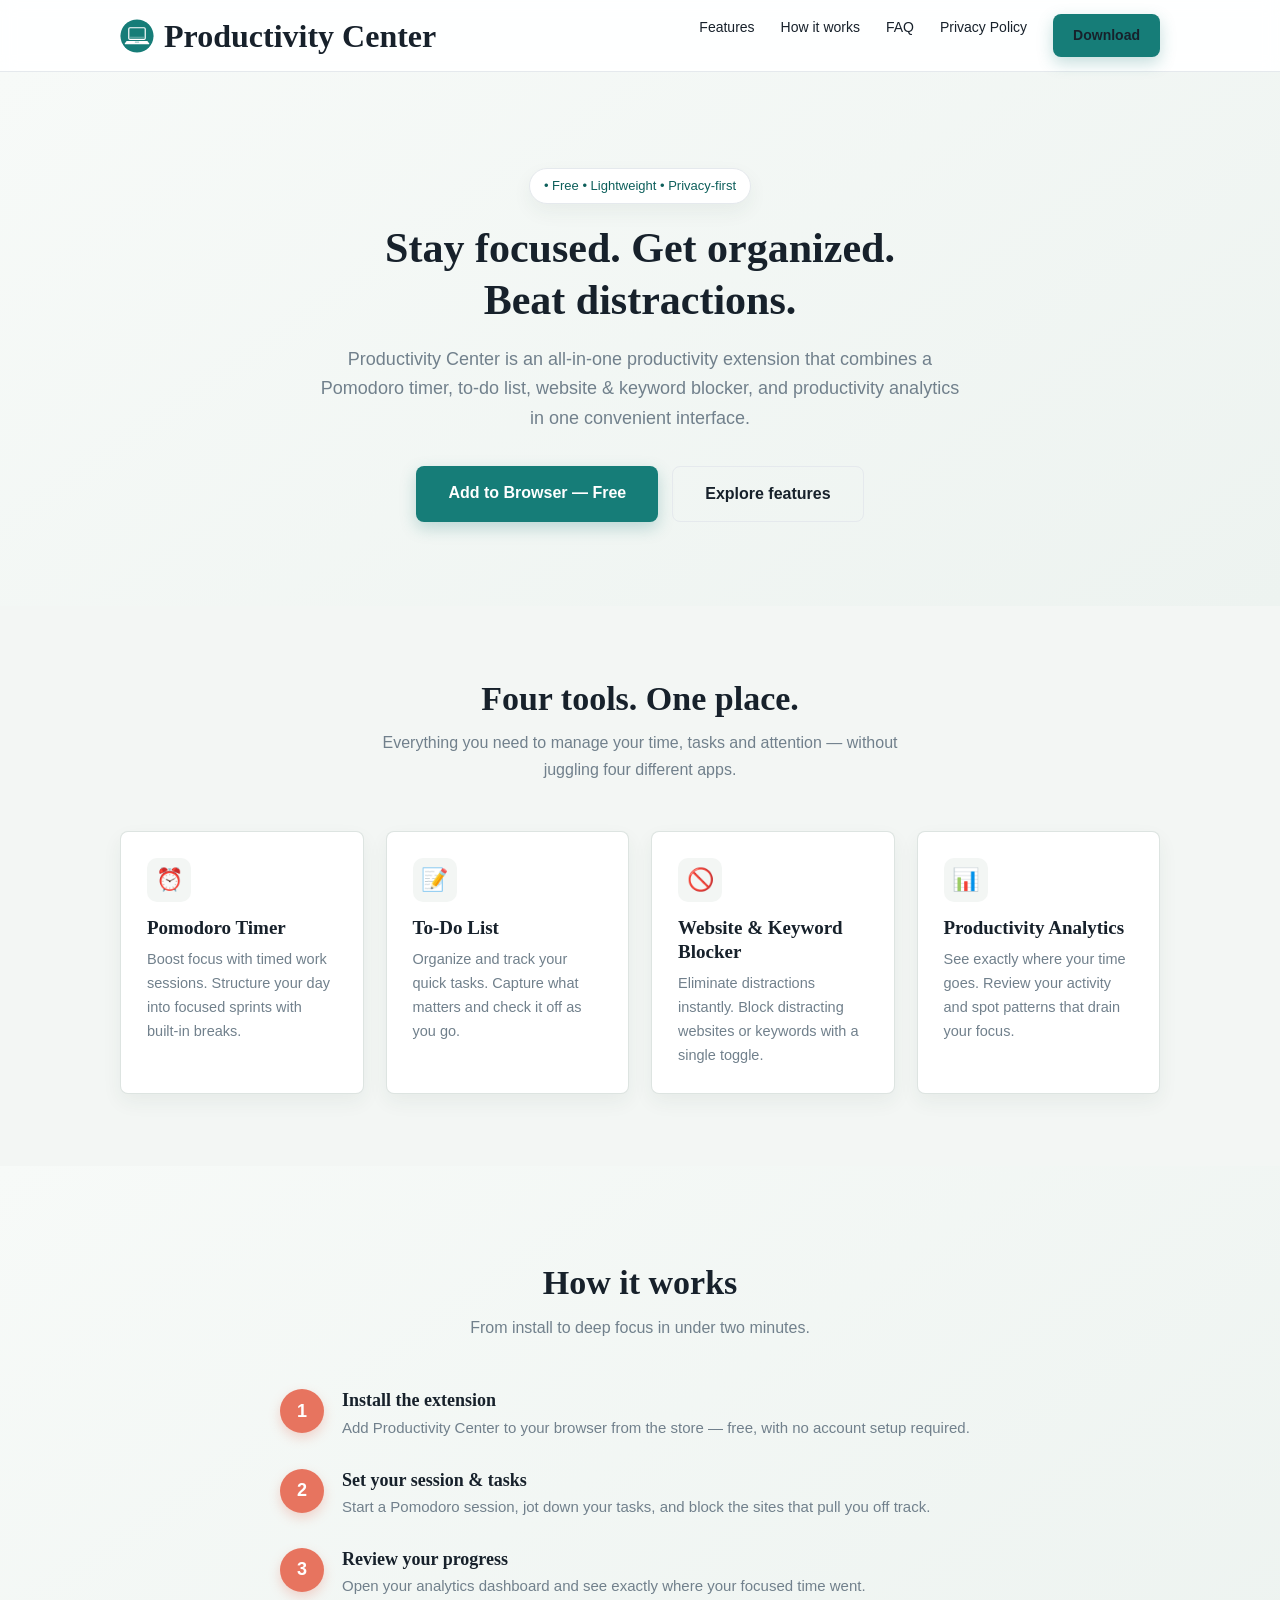
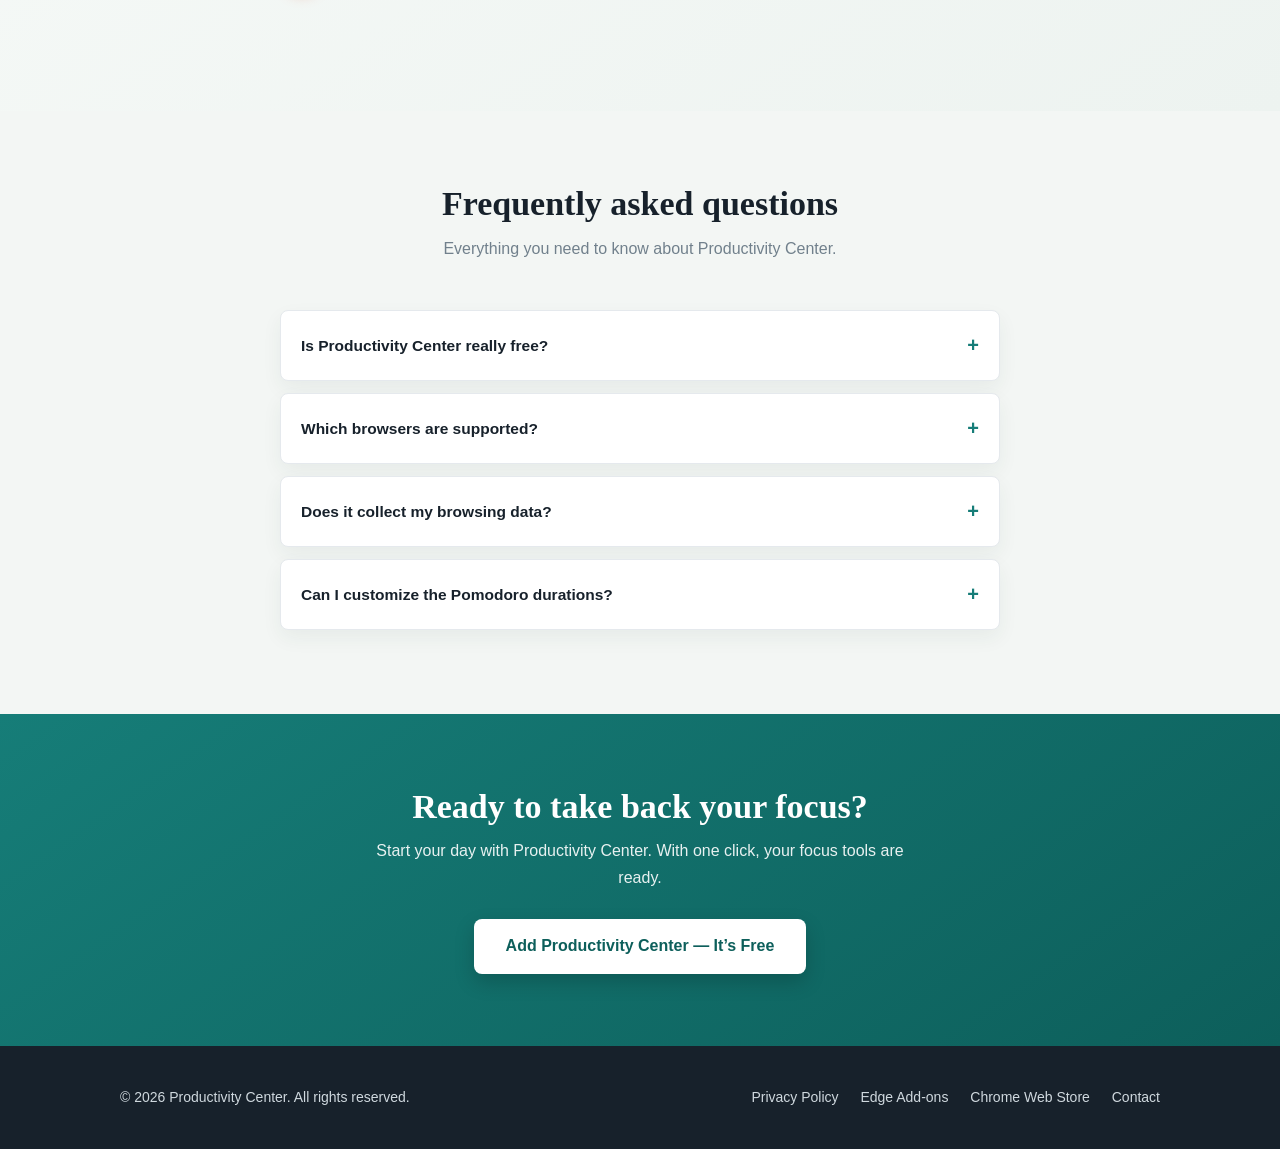
==== index.html @ 6e5f060f "productivity center website" ====
<!DOCTYPE html>
<html lang="en">

<head>
  <!-- ============================================================
       Productivity Center — Landing Page
       Single-file build: HTML + CSS + minimal JS. Just upload.
       ============================================================ -->
  <meta charset="UTF-8" />
  <meta name="viewport" content="width=device-width, initial-scale=1.0" />

  <!-- ===== SEO Core ===== -->
  <title>Productivity Center — Pomodoro Timer, To-Do List &amp; Site Blocker Extension</title>
  <meta name="description"
    content="All-in-one productivity extension: Pomodoro timer, to-do list, website &amp; keyword blocker and productivity analytics — stay focused in one convenient interface." />
  <meta name="robots" content="index, follow, max-image-preview:large" />
  <meta name="theme-color" content="#167d78" />
  <link rel="canonical" href="https://www.Laisur-Rahman.github.io/productivity-center/" />

  <!-- ===== Open Graph (Facebook, LinkedIn, etc.) ===== -->
  <meta property="og:type" content="website" />
  <meta property="og:site_name" content="Productivity Center" />
  <meta property="og:title" content="Productivity Center — All-in-One Productivity Extension" />
  <meta property="og:description"
    content="Pomodoro timer, to-do list, website &amp; keyword blocker and analytics — in one clean, simple interface." />
  <meta property="og:url" content="https://www.Laisur-Rahman.github.io/productivity-center/" />
  <meta property="og:image" content="https://www.Laisur-Rahman.github.io/productivity-center/og-cover.png" />

  <!-- ===== Twitter Card ===== -->
  <meta name="twitter:card" content="summary_large_image" />
  <meta name="twitter:title" content="Productivity Center — All-in-One Productivity Extension" />
  <meta name="twitter:description"
    content="Stay focused with a Pomodoro timer, to-do list, distraction blocker and analytics — all in one extension." />
  <meta name="twitter:image" content="https://www.Laisur-Rahman.github.io/productivity-center/images/logo.svg" />

  <!-- ===== Structured Data (rich results in Google) ===== -->
  <script type="application/ld+json">
  {
    "@context": "https://schema.org",
    "@type": "SoftwareApplication",
    "name": "Productivity Center",
    "applicationCategory": "BrowserApplication",
    "operatingSystem": "Chrome, Edge, Firefox",
    "description": "All-in-one productivity extension combining a Pomodoro timer, to-do list, website & keyword blocker, and productivity analytics.",
    "offers": { "@type": "Offer", "price": "0", "priceCurrency": "USD" },
    
  }
  </script>

  <!-- ===== Favicon ===== -->
  <link rel="icon" href="images/logo.png" type="image/png" />

  <!-- ===== Stylesheet ===== -->
  <link rel="stylesheet" href="styles.css" />
</head>

<body>

  <!-- ================= HEADER ================= -->
  <header class="site-header">
    <div class="wrap nav">
      <a class="brand" href="#" aria-label="Productivity Center home">
        <img src="images/logo.svg" alt="" width="34" height="34" class="brand-mark-img" />
        <h1>Productivity Center</h1>
      </a>
      <nav aria-label="Main navigation">
        <ul class="nav-links">
          <li><a href="#features">Features</a></li>
          <li><a href="#how-it-works">How it works</a></li>
          <li><a href="#faq">FAQ</a></li>
          <li><a href="PrivacyPolicy.html">Privacy Policy</a></li>
          <li><a href="#download" class="btn btn-primary" style="padding:10px 20px;font-size:14px">Download</a></li>
        </ul>
      </nav>
    </div>
  </header>

  <main>
    <!-- ================= HERO ================= -->
    <section class="hero">
      <div class="wrap">
        <span class="badge">• Free • Lightweight • Privacy-first</span>
        <h2 style="font-size:42px;margin-top:18px">Stay focused. Get organized.<br />Beat distractions.</h2>
        <p class="lead">
          Productivity Center is an all-in-one productivity extension that combines a
          Pomodoro timer, to-do list, website &amp; keyword blocker, and productivity
          analytics in one convenient interface.
        </p>
        <div class="actions">
          <a href="#download" class="btn btn-primary">Add to Browser — Free</a>
          <a href="#features" class="btn btn-ghost">Explore features</a>
        </div>
      </div>
    </section>

    <!-- ================= FEATURES ================= -->
    <section id="features" aria-labelledby="features-heading">
      <div class="wrap">
        <h2 id="features-heading" class="section-title">Four tools. One place.</h2>
        <p class="section-sub">Everything you need to manage your time, tasks and attention — without juggling four different apps.</p>
        <div class="grid">
          <article class="card reveal">
            <div class="icon" aria-hidden="true">⏰</div>
            <h3>Pomodoro Timer</h3>
            <p>Boost focus with timed work sessions. Structure your day into focused sprints with built-in breaks.</p>
          </article>
          <article class="card reveal">
            <div class="icon" aria-hidden="true">📝</div>
            <h3>To-Do List</h3>
            <p>Organize and track your quick tasks. Capture what matters and check it off as you go.</p>
          </article>
          <article class="card reveal">
            <div class="icon" aria-hidden="true">🚫</div>
            <h3>Website &amp; Keyword Blocker</h3>
            <p>Eliminate distractions instantly. Block distracting websites or keywords with a single toggle.</p>
          </article>
          <article class="card reveal">
            <div class="icon" aria-hidden="true">📊</div>
            <h3>Productivity Analytics</h3>
            <p>See exactly where your time goes. Review your activity and spot patterns that drain your focus.</p>
          </article>
        </div>
      </div>
    </section>

    <!-- ================= HOW IT WORKS ================= -->
    <section id="how-it-works" class="hero" aria-labelledby="hiw-heading">
      <div class="wrap">
        <h2 id="hiw-heading" class="section-title">How it works</h2>
        <p class="section-sub">From install to deep focus in under two minutes.</p>
        <div class="steps">
          <div class="step reveal">
            <div class="num" aria-hidden="true">1</div>
            <div>
              <h3>Install the extension</h3>
              <p>Add Productivity Center to your browser from the store — free, with no account setup required.</p>
            </div>
          </div>
          <div class="step reveal">
            <div class="num" aria-hidden="true">2</div>
            <div>
              <h3>Set your session &amp; tasks</h3>
              <p>Start a Pomodoro session, jot down your tasks, and block the sites that pull you off track.</p>
            </div>
          </div>
          <div class="step reveal">
            <div class="num" aria-hidden="true">3</div>
            <div>
              <h3>Review your progress</h3>
              <p>Open your analytics dashboard and see exactly where your focused time went.</p>
            </div>
          </div>
        </div>
      </div>
    </section>

    <!-- ================= FAQ ================= -->
    <section id="faq" aria-labelledby="faq-heading">
      <div class="wrap">
        <h2 id="faq-heading" class="section-title">Frequently asked questions</h2>
        <p class="section-sub">Everything you need to know about Productivity Center.</p>
        <div class="faq reveal">
          <details>
            <summary>Is Productivity Center really free?</summary>
            <div>Yes. Productivity Center includes all core tools, such as a Pomodoro timer, a to-do list, a blocker, and analytics, completely free.</div>
          </details>
          <details>
            <summary>Which browsers are supported?</summary>
            <div>Productivity Center works with Chromium-based browsers such as Chrome and Edge. Check the download links below for current availability.</div>
          </details>
          <details>
            <summary>Does it collect my browsing data?</summary>
            <div>No. Blocking rules and your analytics run locally in your browser. We don’t sell or share your personal data.</div>
          </details>
          <details>
            <summary>Can I customize the Pomodoro durations?</summary>
            <div>Yes, work and break lengths are adjustable, so you can adapt sessions to your own rhythm.</div>
          </details>
        </div>
      </div>
    </section>

    <!-- ================= DOWNLOAD CTA ================= -->
    <section id="download" class="cta-band" aria-labelledby="dl-heading">
      <div class="wrap">
        <h2 id="dl-heading" class="section-title">Ready to take back your focus?</h2>
        <p>Start your day with Productivity Center. With one click, your focus tools are ready.</p>
        <a class="btn" href="https://chromewebstore.google.com/detail/pnpfoeodcafmongmmaphepmmbnjlbkfl" rel="noopener"
          target="_blank">Add Productivity Center — It’s Free</a>
      </div>
    </section>
  </main>

  <!-- ================= FOOTER ================= -->
  <footer class="site-footer">
    <div class="wrap footer-inner">
      <p>© <span id="year">2026</span> Productivity Center. All rights reserved.</p>
      <nav aria-label="Footer">
        <a href="PrivacyPolicy.html">Privacy Policy</a>
        <a href="https://microsoftedge.microsoft.com/addons/detail/productivity-center/cjjpeiifnaimdphhkklijcakngbgcnpa" target="_blank" rel="noopener">Edge Add-ons</a>
        <a href="https://chromewebstore.google.com/detail/pnpfoeodcafmongmmaphepmmbnjlbkfl" target="_blank" rel="noopener">Chrome Web Store</a>
        <a href="#" aria-current="page">Contact</a>
      </nav>
    </div>
  </footer>

  <!-- Minimal, defensive JS — the page is fully functional without it -->
  <script>
    (function () {
      "use strict";
      // Auto-update copyright year
      var y = document.getElementById("year");
      if (y) { y.textContent = String(new Date().getFullYear()); }

      // Scroll-reveal (progressive enhancement)
      if (!("IntersectionObserver" in window) ||
        window.matchMedia("(prefers-reduced-motion: reduce)").matches) {
        document.querySelectorAll(".reveal").forEach(function (el) {
          el.classList.add("visible");
        });
        return;
      }
      var io = new IntersectionObserver(function (entries) {
        entries.forEach(function (entry) {
          if (entry.isIntersecting) {
            entry.target.classList.add("visible");
            io.unobserve(entry.target);
          }
        });
      }, { threshold: 0.15 });
      document.querySelectorAll(".reveal").forEach(function (el) { io.observe(el); });
    })();
  </script>
</body>

</html>
---- styles.css ----
/* ================= Design Tokens ================= */
:root {
  --ink: #17212b;
  --muted: #71808c;
  --line: #e5e9ed;
  --paper: #ffffff;
  --canvas: #f3f6f4;
  --teal: #167d78;
  --teal-dark: #0d5f5b;
  --coral: #e7745f;
  --danger: #c9574d;
  --shadow: 0 8px 20px rgba(36, 64, 58, 0.06);
  --radius: 8px;
}

/* ================= Reset & Base ================= */
*,
*::before,
*::after {
  box-sizing: border-box;
  margin: 0;
  padding: 0;
}

html {
  scroll-behavior: smooth;
}

body {
  font-family: "Trebuchet MS", "Segoe UI", sans-serif;
  font-size: 16px;
  line-height: 1.65;
  color: var(--ink);
  background: var(--canvas);
}

h1,
h2,
h3 {
  font-family: Georgia, serif;
  line-height: 1.25;
}

img {
  max-width: 100%;
  display: block;
}

a {
  color: var(--teal);
}

a:hover {
  color: var(--teal-dark);
}

.wrap {
  max-width: 1080px;
  margin: 0 auto;
  padding: 0 20px;
}

section {
  padding: 72px 0;
}

/* ================= Header / Nav ================= */
.site-header {
  position: sticky;
  top: 0;
  z-index: 100;
  background: rgba(255, 255, 255, 0.92);
  backdrop-filter: blur(8px);
  border-bottom: 1px solid var(--line);
}

.nav {
  display: flex;
  align-items: center;
  justify-content: space-between;
  padding: 14px 20px;
}

.brand {
  display: flex;
  align-items: center;
  gap: 10px;
  text-decoration: none;
  color: var(--ink);
}


.brand-mark-img {
  width: 34px;
  height: 34px;
  border-radius: 50%;
}

.nav-links {
  display: flex;
  gap: 26px;
  list-style: none;
}

.nav-links a {
  text-decoration: none;
  font-size: 14px;
  color: var(--ink);
}

.nav-links a:hover {
  color: var(--teal);
}

/* ================= Hero ================= */
.hero {
  background: linear-gradient(145deg, #f7faf8 0%, #edf3f0 100%);
  padding: 96px 0 84px;
  text-align: center;
}

.hero p.lead {
  max-width: 640px;
  margin: 18px auto 32px;
  color: var(--muted);
  font-size: 18px;
}

.badge {
  display: inline-block;
  padding: 6px 14px;
  font-size: 13px;
  color: var(--teal-dark);
  background: var(--paper);
  border: 1px solid var(--line);
  border-radius: 999px;
  box-shadow: var(--shadow);
}

.btn {
  display: inline-block;
  padding: 14px 32px;
  font-size: 16px;
  font-weight: bold;
  text-decoration: none;
  border-radius: var(--radius);
  transition: background 0.2s ease, transform 0.15s ease;
}

.btn-primary {
  background: var(--teal);
  color: var(--paper);
  box-shadow: 0 6px 16px rgba(22, 125, 120, 0.25);
}

.btn-primary:hover {
  background: var(--teal-dark);
  color: var(--paper);
  transform: translateY(-2px);
}

.btn-ghost {
  background: transparent;
  color: var(--ink);
  border: 1px solid var(--line);
}

.btn-ghost:hover {
  border-color: var(--teal);
  color: var(--teal);
}

.hero .actions {
  display: flex;
  gap: 14px;
  justify-content: center;
  flex-wrap: wrap;
}

/* ================= Sections ================= */
.section-title {
  text-align: center;
  font-size: 34px;
  margin-bottom: 10px;
}

.section-sub {
  text-align: center;
  color: var(--muted);
  max-width: 560px;
  margin: 0 auto 48px;
}

.grid {
  display: grid;
  gap: 22px;
  grid-template-columns: repeat(auto-fit, minmax(230px, 1fr));
}

.card {
  background: var(--paper);
  border: 1px solid rgba(215, 224, 220, 0.85);
  border-radius: var(--radius);
  box-shadow: var(--shadow);
  padding: 26px;
}

.card .icon {
  display: grid;
  place-items: center;
  width: 44px;
  height: 44px;
  margin-bottom: 14px;
  background: var(--canvas);
  border-radius: 10px;
  font-size: 22px;
}


.card h3 {
  font-size: 19px;
  margin-bottom: 8px;
}

.card p {
  color: var(--muted);
  font-size: 14.5px;
}

/* Steps */
.steps {
  counter-reset: step;
  max-width: 720px;
  margin: 0 auto;
}

.step {
  display: flex;
  gap: 18px;
  margin-bottom: 28px;
}

.step .num {
  flex: 0 0 44px;
  height: 44px;
  display: grid;
  place-items: center;
  background: var(--coral);
  color: var(--paper);
  border-radius: 50%;
  font-weight: bold;
  font-size: 18px;
  box-shadow: 0 5px 12px rgba(231, 116, 95, 0.28);
}

.step h3 {
  font-size: 18px;
  margin-bottom: 4px;
  place-items: baseline;
  display: flex;
}

.step p {
  color: var(--muted);
  font-size: 15px;
}

/* FAQ — native <details>, no JS needed */
.faq {
  max-width: 720px;
  margin: 0 auto;
}

.faq details {
  background: var(--paper);
  border: 1px solid var(--line);
  border-radius: var(--radius);
  box-shadow: var(--shadow);
  margin-bottom: 12px;
  overflow: hidden;
}

.faq summary {
  cursor: pointer;
  padding: 18px 20px;
  font-weight: bold;
  font-size: 15.5px;
  list-style: none;
  display: flex;
  justify-content: space-between;
  align-items: center;
}

.faq summary::after {
  content: "+";
  color: var(--teal);
  font-size: 20px;
}

.faq details[open] summary::after {
  content: "−";
}

.faq details[open] summary {
  border-bottom: 1px solid var(--line);
}

.faq details>div {
  padding: 16px 20px;
  color: var(--muted);
  font-size: 15px;
}

/* CTA band */
.cta-band {
  background: linear-gradient(145deg, var(--teal) 0%, var(--teal-dark) 100%);
  color: var(--paper);
  text-align: center;
}

.cta-band .section-title {
  color: var(--paper);
}

.cta-band p {
  max-width: 560px;
  margin: 0 auto 28px;
  opacity: 0.9;
}

.cta-band .btn {
  background: var(--paper);
  color: var(--teal-dark);
  box-shadow: 0 8px 20px rgba(0, 0, 0, 0.18);
}

.cta-band .btn:hover {
  background: var(--canvas);
  color: var(--ink);
  transform: translateY(-2px);
}

/* Footer */
.site-footer {
  background: var(--ink);
  color: #cfd8de;
  padding: 40px 0;
  font-size: 14px;
}

.footer-inner {
  display: flex;
  justify-content: space-between;
  align-items: center;
  gap: 20px;
  flex-wrap: wrap;
}

.site-footer a {
  color: #cfd8de;
  text-decoration: none;
  margin-left: 18px;
}

.site-footer a:hover {
  color: var(--coral);
}

/* Reveal animation (progressive enhancement — page works without JS) */
.reveal {
  opacity: 0;
  transform: translateY(16px);
  transition: opacity 0.5s ease, transform 0.5s ease;
}

.reveal.visible {
  opacity: 1;
  transform: none;
}

@media (prefers-reduced-motion: reduce) {
  html {
    scroll-behavior: auto;
  }

  .reveal {
    opacity: 1;
    transform: none;
    transition: none;
  }
}

/* ================= Mobile ================= */
@media (max-width: 640px) {
  .nav-links {
    display: none;
  }

  .hero {
    padding: 64px 0 56px;
  }

  .section-title {
    font-size: 27px;
  }

  section {
    padding: 52px 0;
  }
}
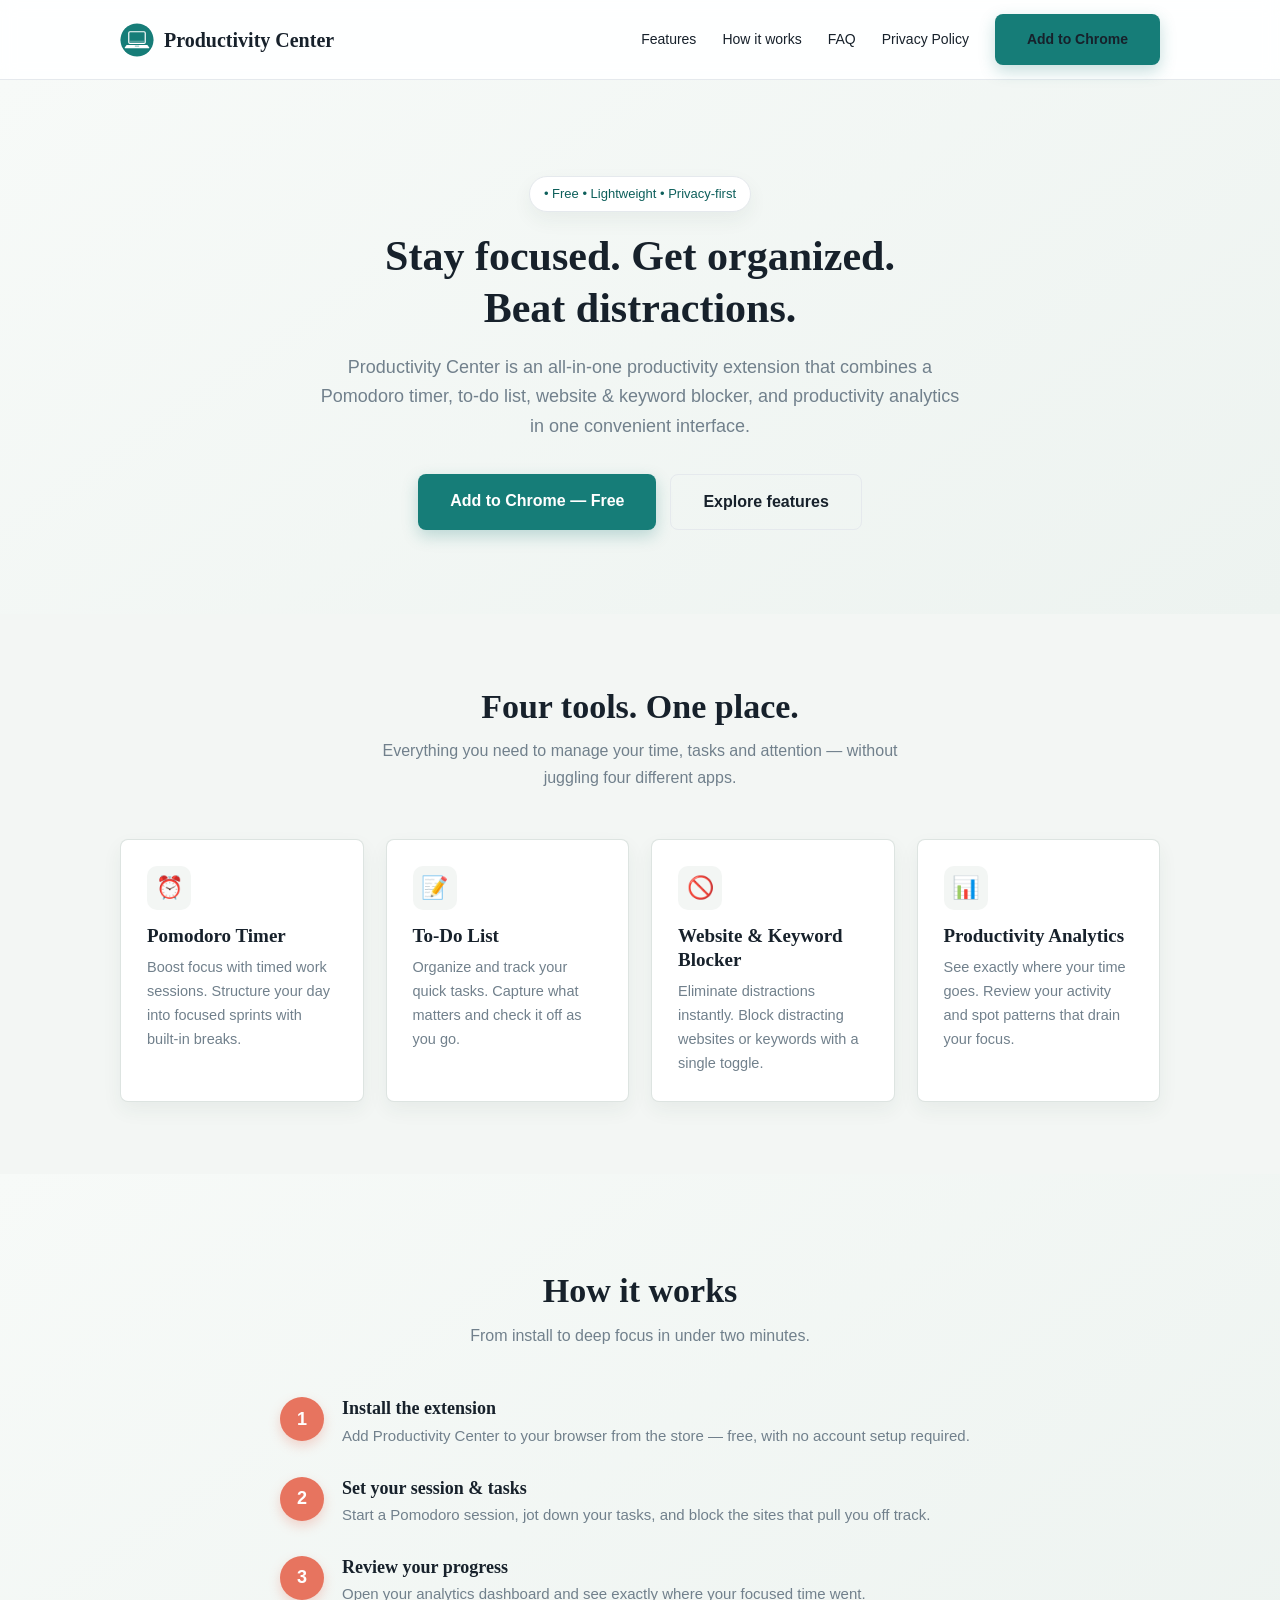
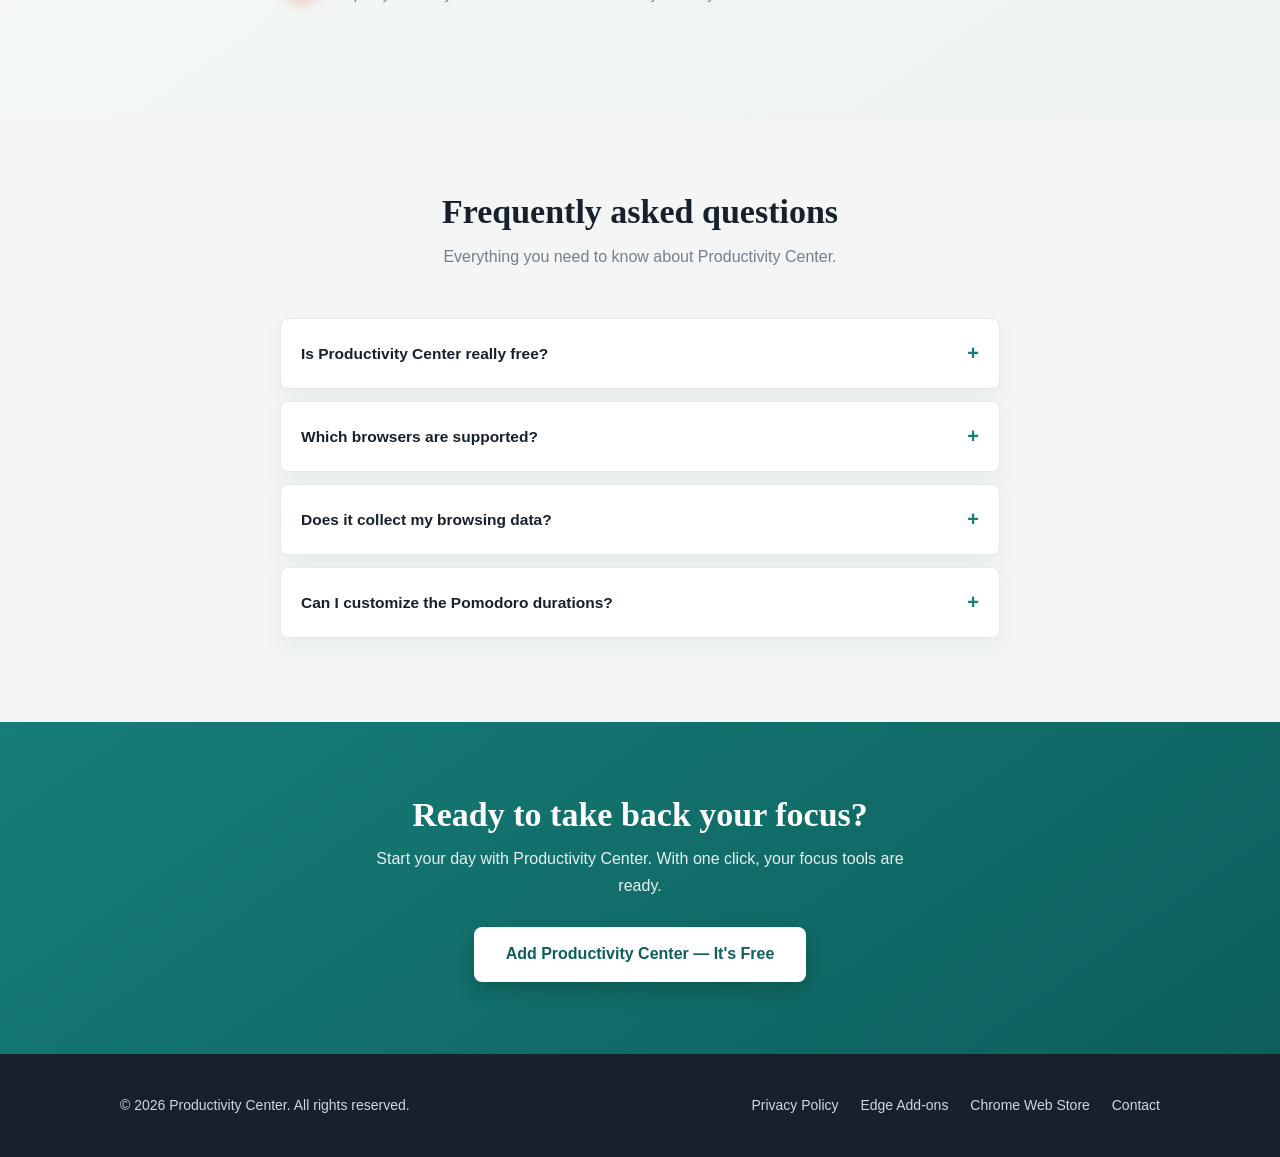
==== commit 33313c92: "updated policy, name and more" ====
--- a/index.html
+++ b/index.html
@@ -2,80 +2,82 @@
 <html lang="en">
 
 <head>
-  <!-- ============================================================
-       Productivity Center — Landing Page
-       Single-file build: HTML + CSS + minimal JS. Just upload.
-       ============================================================ -->
   <meta charset="UTF-8" />
   <meta name="viewport" content="width=device-width, initial-scale=1.0" />
 
   <!-- ===== SEO Core ===== -->
-  <title>Productivity Center — Pomodoro Timer, To-Do List &amp; Site Blocker Extension</title>
+  <title>Productivity Center — Pomodoro Timer, Website and Keyword Blocker, To-Do List &amp; Time Tracker Extension</title>
   <meta name="description"
     content="All-in-one productivity extension: Pomodoro timer, to-do list, website &amp; keyword blocker and productivity analytics — stay focused in one convenient interface." />
   <meta name="robots" content="index, follow, max-image-preview:large" />
   <meta name="theme-color" content="#167d78" />
-  <link rel="canonical" href="https://www.Laisur-Rahman.github.io/productivity-center/" />
-
-  <!-- ===== Open Graph (Facebook, LinkedIn, etc.) ===== -->
+  <link rel="canonical" href="https://laisur-rahman.github.io/productivity-center/" />
+
+  <!-- ===== Open Graph ===== -->
   <meta property="og:type" content="website" />
   <meta property="og:site_name" content="Productivity Center" />
   <meta property="og:title" content="Productivity Center — All-in-One Productivity Extension" />
   <meta property="og:description"
     content="Pomodoro timer, to-do list, website &amp; keyword blocker and analytics — in one clean, simple interface." />
-  <meta property="og:url" content="https://www.Laisur-Rahman.github.io/productivity-center/" />
-  <meta property="og:image" content="https://www.Laisur-Rahman.github.io/productivity-center/og-cover.png" />
+  <meta property="og:url" content="https://laisur-rahman.github.io/productivity-center/" />
+  <meta property="og:image" content="https://laisur-rahman.github.io/productivity-center/images/ProductivityCenter.png" />
+  <meta property="og:image:width" content="1200" />
+  <meta property="og:image:height" content="630" />
+  <meta property="og:image:alt" content="Productivity Center — focus timer, site blocker and analytics" />
 
   <!-- ===== Twitter Card ===== -->
   <meta name="twitter:card" content="summary_large_image" />
   <meta name="twitter:title" content="Productivity Center — All-in-One Productivity Extension" />
   <meta name="twitter:description"
     content="Stay focused with a Pomodoro timer, to-do list, distraction blocker and analytics — all in one extension." />
-  <meta name="twitter:image" content="https://www.Laisur-Rahman.github.io/productivity-center/images/logo.svg" />
-
-  <!-- ===== Structured Data (rich results in Google) ===== -->
+  <meta name="twitter:image" content="https://laisur-rahman.github.io/productivity-center/images/ProductivityCenter.png" />
+
+  <!-- ===== Structured Data ===== -->
   <script type="application/ld+json">
   {
     "@context": "https://schema.org",
     "@type": "SoftwareApplication",
     "name": "Productivity Center",
     "applicationCategory": "BrowserApplication",
-    "operatingSystem": "Chrome, Edge, Firefox",
+    "operatingSystem": "Chrome, Edge",
+    "softwareVersion": "2.3.7",
+    "dateModified": "2026-11-20",
     "description": "All-in-one productivity extension combining a Pomodoro timer, to-do list, website & keyword blocker, and productivity analytics.",
-    "offers": { "@type": "Offer", "price": "0", "priceCurrency": "USD" },
-    
+    "offers": { "@type": "Offer", "price": "0", "priceCurrency": "USD" }
   }
   </script>
 
   <!-- ===== Favicon ===== -->
   <link rel="icon" href="images/logo.png" type="image/png" />
+  <link rel="apple-touch-icon" href="images/logo.png" />
 
   <!-- ===== Stylesheet ===== -->
   <link rel="stylesheet" href="styles.css" />
 </head>
 
 <body>
+  <a class="skip-link" href="#main">Skip to content</a>
 
   <!-- ================= HEADER ================= -->
   <header class="site-header">
     <div class="wrap nav">
-      <a class="brand" href="#" aria-label="Productivity Center home">
+      <a class="brand" href="index.html" aria-label="Productivity Center home">
         <img src="images/logo.svg" alt="" width="34" height="34" class="brand-mark-img" />
         <h1>Productivity Center</h1>
       </a>
       <nav aria-label="Main navigation">
         <ul class="nav-links">
-          <li><a href="#features">Features</a></li>
-          <li><a href="#how-it-works">How it works</a></li>
-          <li><a href="#faq">FAQ</a></li>
+          <li class="nav-hide-mobile"><a href="#features">Features</a></li>
+          <li class="nav-hide-mobile"><a href="#how-it-works">How it works</a></li>
+          <li class="nav-hide-mobile"><a href="#faq">FAQ</a></li>
           <li><a href="PrivacyPolicy.html">Privacy Policy</a></li>
-          <li><a href="#download" class="btn btn-primary" style="padding:10px 20px;font-size:14px">Download</a></li>
+          <li><a href="#download" class="btn btn-primary nav-cta">Add to Chrome</a></li>
         </ul>
       </nav>
     </div>
   </header>
 
-  <main>
+  <main id="main">
     <!-- ================= HERO ================= -->
     <section class="hero">
       <div class="wrap">
@@ -87,7 +89,7 @@
           analytics in one convenient interface.
         </p>
         <div class="actions">
-          <a href="#download" class="btn btn-primary">Add to Browser — Free</a>
+          <a href="#download" class="btn btn-primary">Add to Chrome — Free</a>
           <a href="#features" class="btn btn-ghost">Explore features</a>
         </div>
       </div>
@@ -170,7 +172,7 @@
           </details>
           <details>
             <summary>Does it collect my browsing data?</summary>
-            <div>No. Blocking rules and your analytics run locally in your browser. We don’t sell or share your personal data.</div>
+            <div>No. Blocking rules and your analytics run locally in your browser. No data is sent to any server, sold, or shared with third parties.</div>
           </details>
           <details>
             <summary>Can I customize the Pomodoro durations?</summary>
@@ -186,7 +188,7 @@
         <h2 id="dl-heading" class="section-title">Ready to take back your focus?</h2>
         <p>Start your day with Productivity Center. With one click, your focus tools are ready.</p>
         <a class="btn" href="https://chromewebstore.google.com/detail/pnpfoeodcafmongmmaphepmmbnjlbkfl" rel="noopener"
-          target="_blank">Add Productivity Center — It’s Free</a>
+          target="_blank">Add Productivity Center — It's Free</a>
       </div>
     </section>
   </main>
@@ -199,20 +201,18 @@
         <a href="PrivacyPolicy.html">Privacy Policy</a>
         <a href="https://microsoftedge.microsoft.com/addons/detail/productivity-center/cjjpeiifnaimdphhkklijcakngbgcnpa" target="_blank" rel="noopener">Edge Add-ons</a>
         <a href="https://chromewebstore.google.com/detail/pnpfoeodcafmongmmaphepmmbnjlbkfl" target="_blank" rel="noopener">Chrome Web Store</a>
-        <a href="#" aria-current="page">Contact</a>
+        <!-- TODO: replace mailto with your real contact email -->
+        <a href="mailto:LaisurRahman@proton.me">Contact</a>
       </nav>
     </div>
   </footer>
 
-  <!-- Minimal, defensive JS — the page is fully functional without it -->
   <script>
     (function () {
       "use strict";
-      // Auto-update copyright year
       var y = document.getElementById("year");
       if (y) { y.textContent = String(new Date().getFullYear()); }
 
-      // Scroll-reveal (progressive enhancement)
       if (!("IntersectionObserver" in window) ||
         window.matchMedia("(prefers-reduced-motion: reduce)").matches) {
         document.querySelectorAll(".reveal").forEach(function (el) {
--- a/styles.css
+++ b/styles.css
@@ -64,6 +64,29 @@
   padding: 72px 0;
 }
 
+/* Offset sticky header when jumping to anchored sections */
+section[id] {
+  scroll-margin-top: 80px;
+}
+
+/* Accessibility: skip link */
+.skip-link {
+  position: absolute;
+  left: -9999px;
+  top: 0;
+  background: var(--teal);
+  color: var(--paper);
+  padding: 10px 18px;
+  border-radius: 0 0 var(--radius) 0;
+  z-index: 200;
+  text-decoration: none;
+  font-weight: bold;
+}
+
+.skip-link:focus {
+  left: 0;
+}
+
 /* ================= Header / Nav ================= */
 .site-header {
   position: sticky;
@@ -79,6 +102,7 @@
   align-items: center;
   justify-content: space-between;
   padding: 14px 20px;
+  gap: 16px;
 }
 
 .brand {
@@ -87,8 +111,14 @@
   gap: 10px;
   text-decoration: none;
   color: var(--ink);
-}
-
+  flex-shrink: 0;
+}
+
+.brand h1 {
+  font-family: Georgia, serif;
+  font-size: 20px;
+  line-height: 1.2;
+}
 
 .brand-mark-img {
   width: 34px;
@@ -100,6 +130,7 @@
   display: flex;
   gap: 26px;
   list-style: none;
+  align-items: center;
 }
 
 .nav-links a {
@@ -110,6 +141,11 @@
 
 .nav-links a:hover {
   color: var(--teal);
+}
+
+.nav-cta {
+  padding: 10px 20px;
+  font-size: 14px;
 }
 
 /* ================= Hero ================= */
@@ -216,7 +252,6 @@
   font-size: 22px;
 }
 
-
 .card h3 {
   font-size: 19px;
   margin-bottom: 8px;
@@ -256,7 +291,6 @@
 .step h3 {
   font-size: 18px;
   margin-bottom: 4px;
-  place-items: baseline;
   display: flex;
 }
 
@@ -265,7 +299,7 @@
   font-size: 15px;
 }
 
-/* FAQ — native <details>, no JS needed */
+/* FAQ */
 .faq {
   max-width: 720px;
   margin: 0 auto;
@@ -291,6 +325,10 @@
   align-items: center;
 }
 
+.faq summary::-webkit-details-marker {
+  display: none;
+}
+
 .faq summary::after {
   content: "+";
   color: var(--teal);
@@ -366,7 +404,7 @@
   color: var(--coral);
 }
 
-/* Reveal animation (progressive enhancement — page works without JS) */
+/* Reveal animation */
 .reveal {
   opacity: 0;
   transform: translateY(16px);
@@ -392,14 +430,41 @@
 
 /* ================= Mobile ================= */
 @media (max-width: 640px) {
+  .nav {
+    flex-wrap: wrap;
+    justify-content: space-between;
+    row-gap: 8px;
+  }
+
+  .brand h1 {
+    font-size: 17px;
+  }
+
   .nav-links {
+    gap: 14px;
+  }
+
+  .nav-links a {
+    font-size: 13px;
+  }
+
+  .nav-hide-mobile {
     display: none;
+  }
+
+  .nav-cta {
+    padding: 8px 14px !important;
+    font-size: 12px !important;
   }
 
   .hero {
     padding: 64px 0 56px;
   }
 
+  .hero h2 {
+    font-size: 30px !important;
+  }
+
   .section-title {
     font-size: 27px;
   }
@@ -407,4 +472,9 @@
   section {
     padding: 52px 0;
   }
+
+  .site-footer a {
+    margin-left: 0;
+    margin-right: 18px;
+  }
 }
